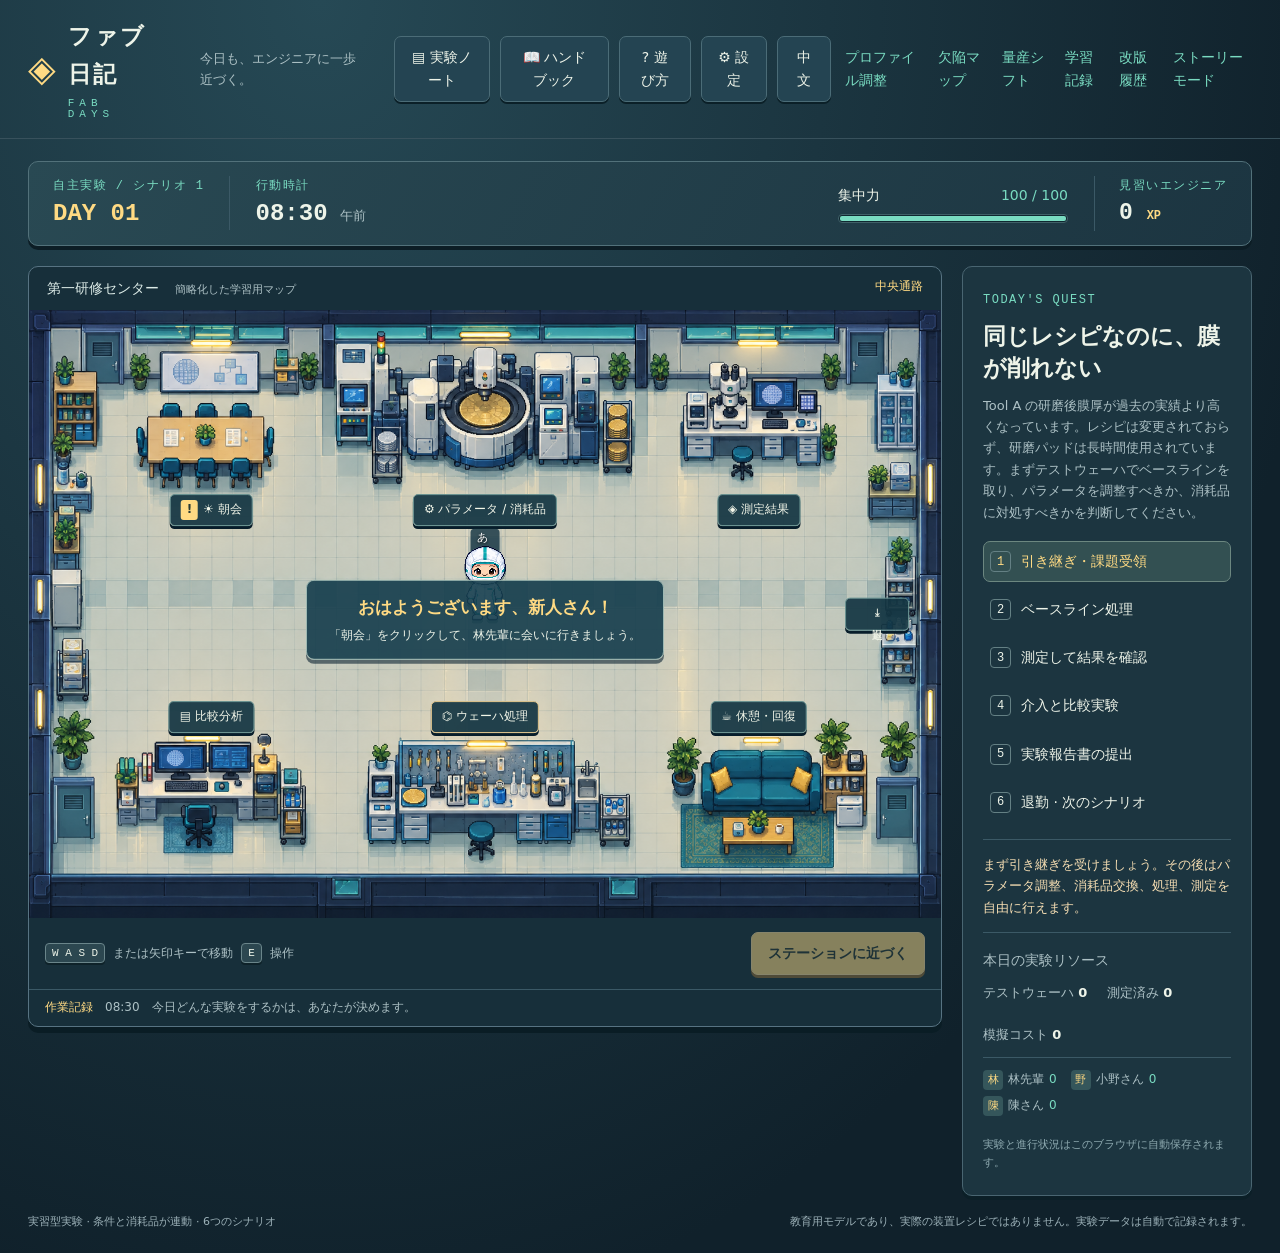
==== index.html @ c84413c9 "v1.9: 证据清单、改版记录页（此前 v1.0–v1.8 的变更见 changelog.js） 建立版本库。此前各版本的内容记录在 changelog.js。  Co-Authored-By: Cl" ====
<!doctype html><html lang="zh-CN" data-ja-title="ファブ日記 · Fab Days"><head><meta charset="UTF-8"><meta name="viewport" content="width=device-width, initial-scale=1, viewport-fit=cover"><meta name="description" content="在像素晶圆厂中的自主 CMP 实验：调整参数、更换耗材、加工试片、量测与对照分析。"><title>晶圆厂日记 · Fab Days</title><link rel="icon" type="image/svg+xml" href="data:image/svg+xml,%3Csvg xmlns='http://www.w3.org/2000/svg' viewBox='0 0 32 32'%3E%3Crect width='32' height='32' rx='6' fill='%231a343e'/%3E%3Ccircle cx='16' cy='16' r='10' fill='%236de1cc'/%3E%3Cpath d='M9 9h14v14H9zM16 6v20M6 16h20' fill='none' stroke='%231a343e' stroke-width='2'/%3E%3C/svg%3E"><link rel="stylesheet" href="rpg.css"><link rel="stylesheet" href="practical.css"><script defer src="i18n.js"></script><script defer src="data.js"></script><script defer src="engine.js"></script><script defer src="rpg.js"></script><script defer src="simulator.js"></script><script defer src="practical.js"></script><link rel="stylesheet" href="extras.css"><script defer src="extras.js"></script><script defer src="knowledge.js"></script><script defer src="knowledge.en.js"></script><script defer src="flowdata.js"></script><script defer src="safetydata.js"></script><script defer src="learn.js"></script><link rel="manifest" href="manifest.webmanifest"><meta name="theme-color" content="#11232c"><meta name="apple-mobile-web-app-capable" content="yes"><meta name="mobile-web-app-capable" content="yes"><meta name="apple-mobile-web-app-status-bar-style" content="black-translucent"><meta name="apple-mobile-web-app-title" content="Fab Days"><link rel="apple-touch-icon" href="assets/icons/icon-180.png"><script defer src="pwa.js"></script></head><body><header class="top"><div class="logo"><span class="logoGlyph">◈</span><div><b data-ja="ファブ日記">晶圆厂日记</b><small>FAB DAYS</small></div></div><div class="topnote" data-ja="今日も、エンジニアに一歩近づく。">今天，也向工程师前进一步。</div><nav><button id="notebookButton" data-ja="▤ 実験ノート">▤ 调查手帐</button><button id="handbookButton" data-ja="📖 ハンドブック">📖 手册</button><button id="guideButton" data-ja="? 遊び方">? 玩法</button><button id="settingsButton" data-ja="⚙ 設定">⚙ 设置</button><button id="langButton" data-ja="中文">日本語</button><a href="profile.html" data-ja="プロファイル調整">轮廓调整</a><a href="defects.html" data-ja="欠陥マップ">缺陷图</a><a href="shift.html" data-ja="量産シフト">量产值班</a><a href="record.html" data-ja="学習記録">学习记录</a><a href="changelog.html" data-ja="改版履歴">改版记录</a><a href="rpg-choice.html" data-ja="ストーリーモード">剧情模式</a></nav></header><main class="game"><section class="hud" aria-label="角色状态" data-ja-aria="キャラクターの状態"><div class="day"><span class="overline" id="week">研修第 1 周</span><strong id="day">DAY 01</strong></div><div class="clock"><span class="overline" data-ja="行動時計">行动时钟</span><strong id="clock">08:30</strong><span id="period">早班</span></div><div class="energy"><div><span data-ja="集中力">专注力</span><b id="energyText">100 / 100</b></div><div class="meter" role="progressbar" id="energyMeter" aria-label="专注力" data-ja-aria="集中力" aria-valuemin="0" aria-valuemax="100"><i id="energyBar"></i></div></div><div class="growth"><span class="overline" id="rank">见习工程师</span><strong><span id="xp">0</span> <small>XP</small></strong></div></section><div class="worldLayout"><section class="worldPanel"><div class="worldTitle"><span><span data-ja="第一研修センター">第一研修中心</span> <small data-ja="簡略化した学習用マップ">简化教学地图</small></span><span id="place">中央通道</span></div><div id="world" class="world" tabindex="0" role="region" aria-label="可移动的晶圆厂地图。方向键或 WASD 移动，E 交互；也可点击工作站自动前往。" data-ja-aria="移動できる工場マップ。矢印キーまたは WASD で移動、E で操作。ワークステーションをクリックすると自動で移動します。"><img class="worldArt" src="assets/cmp-lab-map.png" alt="俯视像素晶圆厂：上方依次是晨会桌、CMP 机台、量测台，下方是办公桌、实验台、休息角" data-ja-alt="ドット絵の工場を上から見た図：上段は朝会テーブル、CMP装置、測定台、下段は自席、実験台、休憩コーナー" draggable="false"><div id="stations"></div><div id="destination" class="destination" hidden></div><div id="player" class="player"><span class="playerTag" data-ja="あなた">你</span><img src="assets/junior-engineer.png" alt="你的工程师角色" data-ja-alt="あなたのキャラクター" draggable="false"></div><div id="intro" class="mapIntro"><strong data-ja="おはようございます、新人さん！">早上好，新人！</strong><span data-ja="「朝会」をクリックして、林先輩に会いに行きましょう。">点击「晨会」走过去，见见林前辈。</span></div></div><div class="controls"><div class="keyHint"><kbd>W A S D</kbd><span data-ja="または矢印キーで移動">或方向键移动</span><kbd>E</kbd><span data-ja="操作">交互</span></div><div class="dpad" aria-label="触屏方向键" data-ja-aria="タッチ用方向キー"><button data-dir="up" aria-label="向上">↑</button><button data-dir="left" aria-label="向左">←</button><button data-dir="down" aria-label="向下">↓</button><button data-dir="right" aria-label="向右">→</button></div><button id="interact" class="primary">走近工作站</button></div><div class="logStrip"><span data-ja="作業記録">工作记录</span><p id="latestLog" aria-live="polite">08:30　来到研修中心，准备参加晨会。</p></div></section><aside class="agenda"><span class="overline">TODAY'S QUEST</span><h1 id="missionTitle"></h1><p id="missionBrief"></p><div id="tasks" class="tasks"></div><div class="hintBox" id="nextHint"></div><div class="coworkers"><h2>一起工作的伙伴</h2><div id="relations"></div></div><p class="saveNote" id="saveNote">进度自动保存在当前浏览器。</p></aside></div><footer><span data-ja="実習型実験 · 条件と消耗品が連動 · 6つのシナリオ">自主实验 · 参数与耗材联动 · 六个模拟场景</span><span data-ja="教育用モデルであり、実際の装置レシピではありません。実験データは自動で記録されます。">教学模型，非实际设备配方；实验数据自动留档。</span></footer></main><dialog id="workDialog"><div class="dialogTop"><div><span class="overline" id="dialogArea"></span><h2 id="dialogTitle"></h2></div><button id="closeDialog" class="close" aria-label="返回厂区" data-ja-aria="マップに戻る">×</button></div><div id="dialogBody"></div></dialog><div id="toast" class="toast" role="status" hidden></div></body></html>
---- rpg.css ----
:root{color-scheme:dark;--bg:#11232c;--panel:#19323e;--panel2:#203f4b;--line:#3b5966;--text:#eef4e9;--muted:#adc1c5;--mint:#79dbc1;--gold:#ffda83;--ink:#193331}*{box-sizing:border-box}body{margin:0;background:radial-gradient(ellipse at 25% 0,#264955 0,#10212b 75%);color:var(--text);font:16px/1.65 system-ui,-apple-system,"Segoe UI","Microsoft YaHei",sans-serif;min-height:100vh}button,textarea,input{font:inherit}button,a,textarea,input{outline-offset:4px}button{cursor:pointer;border:1px solid #4b6c77;color:var(--text);background:#244452;padding:9px 16px;border-radius:7px;box-shadow:0 2px 0 #0b2028;transition:background .12s,transform .12s}button:hover{background:#345b65;border-color:var(--mint)}button:active{transform:translateY(1px);box-shadow:none}button:disabled{opacity:.48;cursor:not-allowed}a{color:var(--mint)}.primary{background:var(--gold);border-color:#ffe1a0;color:#263634;font-weight:700;box-shadow:0 3px 0 #8d6b37}.primary:hover{background:#ffe7aa;border-color:#ffedc4}.top{max-width:1580px;margin:auto;display:flex;align-items:center;gap:30px;padding:18px 28px;border-bottom:1px solid #38515c}.logo{display:flex;align-items:center;gap:12px}.logoGlyph{font-size:36px;color:var(--gold)}.logo b{font-size:23px;letter-spacing:2px}.logo small{display:block;color:var(--mint);font:11px/1 ui-monospace,monospace;letter-spacing:5px;margin-top:4px}.topnote{color:var(--muted);font-size:13px;margin-left:10px}.top nav{margin-left:auto;display:flex;align-items:center;gap:10px}.top nav button,.top nav a{font-size:14px}.top nav a{margin-left:4px;text-decoration:none}.game{max-width:1500px;margin:auto;padding:22px 28px}.hud{display:flex;align-items:center;gap:26px;border:1px solid #52717a;border-radius:10px;background:linear-gradient(120deg,#294953,#1c3541);padding:14px 24px;margin-bottom:20px;box-shadow:0 4px 0 #0c1d25}.overline{display:block;font:12px/1.7 ui-monospace,monospace;letter-spacing:1.5px;color:var(--mint)}.day{min-width:135px;border-right:1px solid var(--line);padding-right:24px}.day strong{font:700 24px/1.4 ui-monospace,monospace;color:var(--gold)}.clock strong{font:700 24px/1.4 ui-monospace,monospace}.clock>span:last-child{margin-left:12px;font-size:13px;color:var(--muted)}.energy{width:230px;margin-left:auto}.energy>div:first-child{display:flex;justify-content:space-between;gap:12px;font-size:14px}.energy b{color:var(--mint);font-weight:500}.meter{height:9px;background:#0f2730;border:1px solid #406068;padding:1px;margin-top:7px;border-radius:4px;overflow:hidden}.meter i{display:block;height:100%;background:var(--mint);border-radius:2px;transition:width .2s}.growth{min-width:125px;border-left:1px solid var(--line);padding-left:24px}.growth strong{font:700 23px/1.5 ui-monospace,monospace}.growth small{font-size:12px;color:var(--gold)}.worldLayout{display:grid;grid-template-columns:minmax(0,1fr) 290px;gap:20px;align-items:start}.worldPanel{border:1px solid #577382;border-radius:10px;overflow:hidden;box-shadow:0 6px 0 #0a1d25;background:#172f3a;min-width:0}.worldTitle{display:flex;justify-content:space-between;gap:12px;padding:10px 18px;font-size:14px;color:#dcebe7}.worldTitle small{font-size:11px;color:var(--muted);margin-left:12px}#place{color:var(--gold);font-size:12px}.world{position:relative;aspect-ratio:3/2;touch-action:manipulation;overflow:hidden;isolation:isolate;cursor:crosshair}.world:focus-visible{outline:3px solid var(--gold);outline-offset:-3px}.worldArt{width:100%;height:100%;display:block;object-fit:fill;pointer-events:none;user-select:none}.station{position:absolute;transform:translate(-50%,-50%);padding:5px 10px;background:#143643eb;border:1px solid #699392;border-radius:5px;font-size:12px;box-shadow:0 3px 0 #071d2a;z-index:3;white-space:nowrap;color:#f2f6e9;cursor:pointer}.station:hover,.station.near{background:#ffe0a0;color:#213c40;border-color:#fff0bd}.station:active{transform:translate(-50%,-50%)}.station .questdot{display:inline-block;background:var(--gold);color:#263934;border-radius:3px;margin-right:5px;min-width:17px;font-weight:800}.station.done .questdot{background:var(--mint)}.station[data-go="exit"]{writing-mode:vertical-rl;padding:9px 4px;right:0;font-size:11px}.player{position:absolute;width:8%;min-width:35px;max-width:86px;transform:translate(-50%,-88%);pointer-events:none;z-index:4;will-change:left,top}.player img{display:block;width:100%;filter:drop-shadow(0 3px 0 #183b4266);image-rendering:pixelated}.player.walking img{animation:walk .22s steps(2,end) infinite}.player.left img{scale:-1 1}.playerTag{position:absolute;left:50%;top:-13px;transform:translateX(-50%);color:white;font-size:11px;text-shadow:0 1px 3px #000;background:#123342cc;padding:0 7px;border-radius:4px}.destination{position:absolute;width:16px;height:8px;transform:translate(-50%,-50%);border:2px solid #f4d999;border-radius:50%;pointer-events:none;z-index:2}.mapIntro{position:absolute;left:50%;top:51%;transform:translate(-50%,-50%);text-align:center;background:#163e4ee8;padding:12px 22px;border:1px solid #9db8b2;border-radius:8px;z-index:5;pointer-events:none;min-width:240px;box-shadow:0 4px 0 #0c243399}.mapIntro strong{display:block;color:var(--gold);font-size:17px}.mapIntro span{font-size:12px}.controls{display:flex;align-items:center;justify-content:space-between;gap:15px;padding:14px 16px;min-height:68px}.keyHint{display:flex;align-items:center;gap:8px;font-size:12px;color:var(--muted)}kbd{font:11px ui-monospace,monospace;border:1px solid #6a858a;padding:3px 6px;border-radius:4px;color:var(--text);box-shadow:0 2px 0 #0e2229;background:#2c4750}.controls .primary{font-size:14px;min-width:155px}.dpad{display:none;gap:4px}.dpad button{touch-action:none;padding:6px 11px}.logStrip{display:flex;align-items:center;gap:12px;border-top:1px solid var(--line);padding:8px 16px;font-size:12px}.logStrip>span{flex-shrink:0;color:var(--gold)}.logStrip p{margin:0;color:var(--muted)}.agenda{background:#1c3540;border:1px solid #496571;border-radius:10px;padding:23px 20px;box-shadow:0 4px 0 #0b1f27}.agenda h1{font-size:23px;line-height:1.4;margin:10px 0}.agenda>p{font-size:13px;color:var(--muted);margin:10px 0 18px}.tasks{display:grid;gap:7px}.task{display:flex;align-items:center;gap:10px;background:transparent;border:1px solid transparent;box-shadow:none;padding:8px 6px;text-align:left;font-size:14px;width:100%}.task span{border:1px solid #648084;display:grid;place-items:center;width:21px;height:21px;border-radius:4px;font:12px ui-monospace,monospace;flex-shrink:0}.task.complete{color:var(--mint)}.task.complete span{background:#315a52;border-color:var(--mint)}.task.current{background:#335052;border-color:#6c8780;color:var(--gold)}.hintBox{font-size:13px;color:#f5ddb2;border-top:1px solid var(--line);border-bottom:1px solid var(--line);margin:16px 0;padding:14px 0}.coworkers h2{font-size:14px;font-weight:500;color:var(--muted);margin:0 0 10px}.relation{display:flex;align-items:center;gap:8px;font-size:12px;margin:7px 0}.relation .initial{display:grid;place-items:center;width:26px;height:26px;border-radius:5px;background:#35565b;color:var(--gold);font-size:13px}.relation b{font-weight:500}.relation small{margin-left:auto;color:var(--mint);font-size:11px}.saveNote{font-size:11px!important;margin:20px 0 0!important;color:#8da9af!important}footer{display:flex;justify-content:space-between;flex-wrap:wrap;gap:6px;margin-top:17px;font-size:11px;color:#9db2b9}dialog{width:min(790px,94vw);max-height:88vh;padding:0;border:2px solid #72928f;border-radius:12px;background:#1a3541;color:var(--text);box-shadow:0 10px 0 #071b25,0 24px 100px #000a}dialog::backdrop{background:#071b29a8;backdrop-filter:blur(3px)}.dialogTop{display:flex;align-items:center;justify-content:space-between;gap:20px;position:sticky;top:0;padding:18px 24px;background:#254753;border-bottom:1px solid var(--line);z-index:5}.dialogTop h2{font-size:22px;margin:1px 0}.close{font-size:26px;line-height:1;padding:7px 12px;background:transparent;box-shadow:none}#dialogBody{padding:24px}h3{font-size:17px;margin:23px 0 10px}h3:first-child{margin-top:0}p{margin:10px 0 16px}.muted,.small{font-size:13px;color:var(--muted)}.speech{display:flex;align-items:flex-start;gap:16px;margin-bottom:20px;padding:16px;background:#234552;border:1px solid #496d76;border-radius:8px}.portrait{width:52px;min-width:52px;height:56px;display:grid;place-items:center;background:#345b61;border:1px solid #6c8b89;border-radius:7px;font-size:24px;color:var(--gold)}.speech b{color:var(--gold);font-size:14px}.speech p{font-size:15px;margin:3px 0 0}.section{background:#15303c;border:1px solid #3b5c67;border-radius:8px;padding:18px;margin:16px 0}.section h3{margin-top:0}.choices{display:grid;gap:8px;margin:12px 0 18px}.choice{display:flex;align-items:flex-start;gap:10px;padding:12px;background:#22434f;border:1px solid #4d6a74;border-radius:6px;font-size:14px;cursor:pointer}.choice:has(input:checked){border-color:var(--gold);background:#3c514c}.choice input{accent-color:var(--gold);margin:6px 0 0;flex-shrink:0}.choice:has(input:disabled){opacity:.75;cursor:default}.rowActions{display:flex;align-items:center;flex-wrap:wrap;gap:10px;margin-top:15px}.rowActions .cost{font-size:12px;color:var(--gold)}.notice{border-left:3px solid var(--gold);padding:11px 15px;background:#354941;margin:14px 0;font-size:14px}.notice.good{border-color:var(--mint);background:#204f47}.tableWrap{overflow:auto}table{width:100%;border-collapse:collapse;font-size:13px}th,td{text-align:left;border-bottom:1px solid #456570;padding:10px 9px;min-width:65px}th{color:var(--mint);font-weight:500}.caseMetric{display:flex;align-items:center;gap:16px;padding:16px;background:#234b57;border-radius:8px;flex-wrap:wrap}.caseMetric strong{color:var(--gold);font-size:23px}.caseMetric span{font-size:14px}.trend{height:160px;width:100%;display:block;margin:14px 0 4px}.evidenceHead{display:flex;justify-content:space-between;gap:15px;align-items:center}.evidenceHead span{color:var(--mint);font-size:12px}textarea{width:100%;min-height:115px;resize:vertical;padding:12px;background:#112d39;border:1px solid #5a747f;border-radius:7px;color:var(--text);font-size:14px}.scoreHero{display:flex;align-items:center;gap:22px;padding:6px 0 18px}.scoreHero img{width:80px;height:80px;object-fit:contain;image-rendering:pixelated}.scoreHero strong{display:block;color:var(--gold);font:700 42px ui-monospace,monospace}.scoreHero p{margin:5px 0 0;color:var(--mint)}.scoreGrid{display:grid;grid-template-columns:1fr 1fr;gap:14px 24px}.scoreRow{font-size:13px}.scoreRow b{float:right;color:var(--mint)}.scoreRow .meter{height:6px;margin-top:4px}.jp{line-height:1.9;color:#d3e7ed}.logEntry{display:flex;gap:15px;font-size:13px;border-bottom:1px solid #355461;padding:9px 0}.logEntry time{color:var(--mint);flex-shrink:0}.history{display:grid;grid-template-columns:repeat(3,1fr);gap:10px}.stamp{background:#274c53;border:1px solid #5a7e7b;padding:13px;border-radius:7px;text-align:center;font-size:13px}.stamp strong{display:block;color:var(--gold);font-size:18px}.toast{position:fixed;bottom:28px;left:50%;transform:translateX(-50%);z-index:100;background:#ffe0a1;color:#1d353b;box-shadow:0 4px 0 #725c3a;border:1px solid #fff0c4;border-radius:7px;padding:12px 22px;max-width:90vw;font-size:14px;text-align:center}details{margin:15px 0}summary{cursor:pointer;color:var(--mint);font-size:14px}.locked{color:var(--muted);font-size:14px}.nightTitle{font-size:30px;line-height:1.4;color:var(--gold)}.bookTabs{display:flex;gap:8px;flex-wrap:wrap;margin-bottom:20px}.bookTabs button{font-size:13px}.safetyNote{font-size:12px;color:var(--muted)}.stationsList{display:grid;grid-template-columns:repeat(2,minmax(0,1fr));gap:10px}.stationsList button{text-align:left;font-size:14px}@keyframes walk{0%{transform:translateY(0) rotate(-2deg)}50%{transform:translateY(-3px) rotate(2deg)}}@media(prefers-reduced-motion:reduce){*,*:before,*:after{animation:none!important;transition:none!important}}@media(min-width:1550px){.worldLayout{grid-template-columns:minmax(0,1fr) 320px}}@media(max-width:1150px){.topnote{display:none}.worldLayout{grid-template-columns:minmax(0,1fr) 255px}.game{padding:18px}.agenda{padding:18px 15px}.keyHint{gap:5px;font-size:11px}.keyHint span:first-of-type{display:none}.top{padding:16px 22px}.hud{gap:18px}.energy{width:190px}}@media(max-width:900px){.worldLayout{grid-template-columns:1fr}.agenda{display:grid;grid-template-columns:1fr 1fr;column-gap:24px}.agenda>.overline,.agenda>h1,.agenda>#missionBrief{grid-column:1}.tasks{grid-column:2;grid-row:1/5}.hintBox{grid-column:1;margin:0}.coworkers{grid-column:1/3;display:none}.saveNote{grid-column:1/3}.world{max-height:none}.energy{width:180px}.day{min-width:110px}.growth{min-width:110px}.top nav a{display:none}.top{padding:12px 18px}.dpad{display:flex}.keyHint{display:none}.player{width:8%}}@media(max-width:600px){.game{padding:12px 10px}.logo b{font-size:18px}.logoGlyph{font-size:27px}.logo small{font-size:9px;letter-spacing:3px}.top{gap:10px;padding:10px 14px}.top nav{gap:6px}.top nav button{padding:7px 9px;font-size:12px}.hud{padding:10px 13px;gap:12px;flex-wrap:wrap;margin-bottom:14px}.day{padding-right:12px;min-width:98px}.day strong,.clock strong{font-size:21px}.clock>span:last-child{font-size:11px;margin-left:8px}.growth{margin-left:auto;padding-left:10px;min-width:80px}.growth .overline{font-size:10px;letter-spacing:0}.growth strong{font-size:19px}.energy{order:4;width:100%;margin:0}.energy>div:first-child{font-size:12px}.meter{height:7px;margin-top:4px}.worldTitle{padding:8px 10px;font-size:12px}.worldTitle small{display:none}.station{padding:4px 6px;font-size:10px;border-radius:4px}.station .questdot{min-width:13px;margin-right:3px;font-size:10px}.station[data-go="exit"]{font-size:9px;padding:4px 2px}.playerTag{font-size:9px;top:-10px}.player{width:9%;min-width:30px}.mapIntro{min-width:200px;padding:8px 12px;top:51%}.mapIntro strong{font-size:14px}.mapIntro span{font-size:11px}.controls{padding:10px;gap:8px;min-height:62px}.controls .primary{min-width:125px;font-size:12px;padding:9px}.dpad{gap:3px}.dpad button{padding:7px 10px;font-size:14px}.logStrip{padding:8px 10px;font-size:11px;align-items:start}.agenda{grid-template-columns:1fr;gap:0;padding:19px}.agenda>.overline,.agenda>h1,.agenda>#missionBrief,.tasks,.hintBox,.saveNote{grid-column:1;grid-row:auto}.agenda h1{font-size:22px}.agenda>p{font-size:14px}.tasks{grid-template-columns:1fr 1fr;gap:5px}.task{font-size:12px;padding:8px 4px;gap:6px}.hintBox{margin-top:10px}.saveNote{margin-top:10px!important}footer{font-size:10px;padding:0 4px}#dialogBody{padding:18px}.dialogTop{padding:14px 18px}.dialogTop h2{font-size:19px}.speech{gap:10px;padding:12px}.portrait{width:38px;min-width:38px;height:43px;font-size:20px}.speech p{font-size:14px}.scoreGrid{grid-template-columns:1fr}.history{grid-template-columns:1fr 1fr}.section{padding:14px}.stationsList{grid-template-columns:1fr}.rowActions button{font-size:14px}}
---- practical.css ----
#workDialog{width:min(1050px,96vw)}.simTabs{display:flex;gap:8px;flex-wrap:wrap;margin-bottom:20px}.simTabs button{font-size:14px}.simTabs .selected{border-color:var(--gold);color:var(--gold)}.bench{display:grid;grid-template-columns:minmax(0,1fr) 300px;gap:22px}.knob{display:grid;grid-template-columns:1fr auto;align-items:center;gap:8px 14px;margin:15px 0 22px}.knob label{font-size:15px}.knob input[type=range]{width:100%;grid-column:1/3;accent-color:var(--gold);cursor:pointer;height:22px}.knob .num{width:105px;background:#102c38;color:var(--gold);border:1px solid #66848a;border-radius:5px;padding:6px 8px;font:15px ui-monospace,monospace}.knob small{font-size:12px;color:var(--muted);grid-column:1/3;margin-top:-7px}.hardware{background:#102b38;border:1px solid #456a75;border-radius:9px;padding:20px}.hardware svg{display:block;width:100%;height:215px}.platen{transform-origin:140px 105px;animation:platen 6s linear infinite;animation-play-state:paused}.polishing .platen{animation-play-state:running}.statusLine{display:flex;justify-content:space-between;gap:15px;font-size:13px;padding:8px 0;border-bottom:1px solid #345564}.statusLine b{color:var(--mint);font-weight:500}.serviceGrid{display:grid;grid-template-columns:1fr 1fr;gap:14px}.serviceGrid .section{margin:0}.serviceGrid button{font-size:13px}.serviceGrid select,.simSelect,.doeGrid select,.doeGrid input{width:100%;background:#102d38;color:var(--text);border:1px solid #5a7b82;border-radius:6px;padding:9px;font:14px system-ui}.simSelect{width:auto;max-width:100%;margin:5px 0}.targetBand{display:flex;align-items:center;gap:8px 20px;padding:13px 16px;background:#2f4e4b;border:1px solid #648d78;border-radius:7px;font-size:14px;flex-wrap:wrap;margin:15px 0}.targetBand b{color:var(--gold)}.resultMetrics{display:grid;grid-template-columns:repeat(4,1fr);gap:10px;margin:18px 0}.metricTile{background:#112e3b;border:1px solid #41616f;border-radius:7px;padding:13px 10px}.metricTile small{display:block;font-size:12px;color:var(--muted)}.metricTile strong{display:block;color:var(--mint);font:700 23px/1.5 ui-monospace,monospace}.metricTile.fail strong{color:#ffbb89}.waferView{display:grid;grid-template-columns:290px 1fr;gap:20px;align-items:center}.waferMap{width:100%;max-width:290px;display:block}.waferLegend{height:10px;background:linear-gradient(90deg,#63a8de,#7ee0c1,#f3aa71);border-radius:4px;margin:10px 0 3px}.legendLabels{display:flex;justify-content:space-between;font-size:12px;color:var(--muted)}.experimentTable{max-height:400px;overflow:auto}.experimentTable th{position:sticky;top:0;background:#193746;z-index:1}.experimentTable tr.selected{background:#35564e}.experimentTable button{font-size:12px;padding:4px 8px;white-space:nowrap}.pass{color:var(--mint)}.fail{color:#ffbb89}.doeGrid{display:grid;grid-template-columns:1.3fr 1fr 1fr;gap:10px;align-items:center;margin:10px 0}.doeGrid span{font-size:12px;color:var(--muted)}.pairControls{display:flex;gap:12px;align-items:center;flex-wrap:wrap}.pairControls select{max-width:220px}.rangeNote{font-size:12px;color:var(--muted)}.liveFeedback{min-height:24px;font-size:13px;color:var(--gold)}.comparison{display:grid;grid-template-columns:1fr 1fr;gap:16px}.comparison .section{margin:0}.badgeNeutral{display:inline-block;font-size:12px;color:var(--gold);border:1px solid #857956;padding:2px 8px;border-radius:4px}.simTable{font-size:12px}.simTable td,.simTable th{padding:8px 7px}.modelNote{font-size:12px;color:var(--muted);line-height:1.7}.runControls{display:flex;gap:8px;flex-wrap:wrap;align-items:center;margin:14px 0}.runControls .primary{padding:11px 17px}.dataWarning{color:#ffd19b;font-size:13px}.station[data-go="lab"]{border-color:#e1c68d}.runningText{display:none;color:var(--gold);font-size:13px}.polishing .runningText{display:block}.costSummary{display:flex;gap:20px;flex-wrap:wrap;font-size:13px;color:var(--muted);margin:10px 0}.costSummary b{color:var(--text)}.measuredNote{color:var(--muted);font-size:12px;margin-bottom:15px}.twoColumns{display:grid;grid-template-columns:1fr 1fr;gap:16px}.outcomeDetails td:first-child{white-space:nowrap}@keyframes platen{to{transform:rotate(360deg)}}@media(max-width:800px){.bench{grid-template-columns:1fr}.hardware{display:none}.waferView{grid-template-columns:minmax(160px,.8fr) 1fr;gap:15px}.resultMetrics{grid-template-columns:1fr 1fr}.metricTile strong{font-size:21px}}@media(max-width:600px){.serviceGrid,.twoColumns,.comparison{grid-template-columns:1fr}.waferView{grid-template-columns:1fr}.waferMap{margin:auto;max-width:260px}.doeGrid{grid-template-columns:1.2fr 1fr 1fr;gap:6px}.targetBand{gap:6px 12px;font-size:12px}.knob label{font-size:14px}.simTabs button{font-size:12px;padding:7px 10px}.pairControls{gap:8px}.pairControls select{max-width:150px}.bench{gap:10px}}

/* 试片标签变长了（#编号 · 机台 · 方案 · 结果），对照下拉框放宽；窄屏时各占一行。 */
.pairControls select{max-width:320px}
@media (max-width:640px){.pairControls select{max-width:100%;width:100%}}
---- extras.css ----
.stamp.pending{opacity:.55}.stamp small{color:var(--muted)}
.graduation{border-color:var(--gold);background:#1d3a3f}.graduation .nightTitle{margin:4px 0 16px;font-size:25px}.graduation .history{margin-bottom:14px}.graduation .stamp strong{font:700 22px ui-monospace,monospace}
.rapportRow{display:flex;gap:6px 14px;flex-wrap:wrap;font-size:12px;color:var(--muted);margin-top:12px;padding-top:12px;border-top:1px solid var(--line)}.rapportRow span{display:flex;align-items:center;gap:5px}.rapportRow .initial{display:grid;place-items:center;width:20px;height:20px;border-radius:4px;background:#35565b;color:var(--gold);font-size:11px;font-style:normal}.rapportRow b{color:var(--mint);font-weight:500}
.player.sheet{width:6.5%;min-width:28px;max-width:70px}.player.sheet>img{display:none}.player .sprite{width:100%;aspect-ratio:2/3;background-repeat:no-repeat;background-size:400% 400%;image-rendering:pixelated;filter:drop-shadow(0 3px 0 #183b4266)}
@media(max-width:600px){.top nav button{padding:7px 7px}.graduation .nightTitle{font-size:21px}}
/* 学习手册 */
.bookTabs .selected{border-color:var(--gold);color:var(--gold)}
.cardGrid{display:grid;grid-template-columns:repeat(3,1fr);gap:12px}.kcard{display:flex;flex-direction:column;gap:6px;text-align:left;padding:16px;min-height:120px;background:#22434f;border:1px solid #4d6a74;border-radius:8px;box-shadow:0 3px 0 #0b2028;color:var(--text)}.kcard small{color:var(--mint);font:12px ui-monospace,monospace}.kcard b{font-size:15px;line-height:1.5}.kcard span{margin-top:auto;font-size:12px;color:var(--gold)}.kcard.locked{opacity:.55;box-shadow:none}.kcard.locked span{color:var(--muted)}
.kcardNotice{border-color:var(--gold)}
.termFilter{display:flex;gap:10px;flex-wrap:wrap;margin:12px 0 16px}.termFilter input{flex:1;min-width:200px;background:#102d38;color:var(--text);border:1px solid #5a7b82;border-radius:6px;padding:9px 12px;font-size:14px}
.termRow{border-bottom:1px solid #355461;padding:12px 0}.termRow:last-child{border-bottom:0}.termNames{display:flex;flex-wrap:wrap;gap:4px 18px;align-items:baseline}.termNames b{color:var(--gold);font-size:15px}.termNames span[lang=ja]{color:#d3e7ed;font-size:14px}.termNames span[lang=ja] small{color:var(--muted);margin-left:6px;font-size:11px}.termNames span[lang=en]{color:var(--mint);font-size:13px}.termRow p{margin:6px 0 0;font-size:13px;color:var(--muted)}
.fabList,.pointList{margin:8px 0;padding-left:22px;font-size:14px}.fabList li,.pointList li{margin:7px 0}.pointList{list-style:none;padding-left:0}.pointList input{accent-color:var(--gold);margin-right:6px}
.drillList{display:grid;gap:8px;margin-top:16px}.drillItem{display:flex;justify-content:space-between;align-items:center;gap:14px;text-align:left;padding:12px 14px;font-size:14px}.drillItem small{display:block;color:var(--muted);font-size:12px;margin-top:3px}.drillItem em{font-style:normal;font-size:12px;white-space:nowrap;color:var(--muted)}.drillItem em.lv2{color:var(--mint)}.drillItem em.lv1{color:var(--gold)}.drillItem em.lv0{color:#ffbb89}
@media(max-width:600px){.cardGrid{grid-template-columns:1fr 1fr}.top{flex-wrap:wrap}.top nav{margin-left:0;width:100%;justify-content:flex-end}.drillItem{flex-direction:column;align-items:flex-start;gap:6px}}
/* FMEA 练习 */
.fmeaGrid{display:grid;grid-template-columns:repeat(3,1fr);gap:14px;margin:10px 0}.fmeaGrid b{color:var(--mint);font-size:12px;font-weight:500}.fmeaGrid p{margin:4px 0 0;font-size:13px}.fmeaScore{display:flex;flex-wrap:wrap;align-items:center;gap:10px 16px;margin-top:8px}.fmeaScore label{font:14px ui-monospace,monospace;color:var(--gold)}.fmeaScore .rpn{font-size:14px;color:var(--muted)}.fmeaScore .rpn b{color:var(--text);font:700 18px ui-monospace,monospace}.fmeaScore button{font-size:13px;margin-left:auto}
@media(max-width:600px){.fmeaGrid{grid-template-columns:1fr}.fmeaScore button{margin-left:0}}

/* 知识卡日英对照 */
.bi{display:grid;grid-template-columns:1fr 1fr;gap:6px 22px;align-items:start}.bi>div{min-width:0;font-size:14px}.bi>div[lang=en]{color:#cfe3e0;border-left:1px solid #3b5c67;padding-left:20px;line-height:1.6}.bi p{margin:4px 0 8px}.biList{padding-left:20px}.biList li{margin:10px 0}.zhNote{margin:2px 0 10px}.zhNote summary{font-size:12px;color:var(--muted)}.zhNote div{font-size:13px;color:var(--muted)}.kcard em{font-style:normal;font-size:12px;color:var(--muted);line-height:1.4}.section h3 small{font-size:12px;font-weight:400;color:var(--mint)}
@media(max-width:700px){.bi{grid-template-columns:1fr}.bi>div[lang=en]{border-left:0;padding-left:0;border-top:1px dashed #3b5c67;padding-top:6px}}

/* iOS / 触屏适配：刘海安全区、禁止双击缩放、输入框不触发自动放大、触屏始终显示方向键 */
body{padding:env(safe-area-inset-top) env(safe-area-inset-right) env(safe-area-inset-bottom) env(safe-area-inset-left);-webkit-text-size-adjust:100%}
button,a,select,input[type=range],.station,.task{touch-action:manipulation;-webkit-tap-highlight-color:transparent}
.world{-webkit-user-select:none;user-select:none;-webkit-touch-callout:none}
.toast{bottom:calc(28px + env(safe-area-inset-bottom))}
@media(pointer:coarse){input,select,textarea,.knob .num,.termFilter input{font-size:16px!important}.dpad{display:flex!important}.keyHint{display:none!important}.dpad button{padding:10px 14px;font-size:16px}.knob input[type=range]{height:34px}}
/* 窄屏也要能进入其他页面（rpg.css 在 ≤900px 时隐藏了顶栏链接） */
@media(max-width:900px){.top nav{flex-wrap:wrap;row-gap:6px}.top nav a{display:inline-block!important;font-size:13px;padding:6px 4px}.top nav a[href="rpg-choice.html"]{display:none!important}}

/* 制造流程 */
.flowRow{display:flex;flex-wrap:wrap;align-items:center;gap:8px;margin:14px 0 18px}.flowArrow{color:var(--muted);font-size:14px}.flowLoop{border:1px dashed #6c8780;border-radius:10px;padding:8px 12px 12px;flex:1;min-width:260px}.flowLoopRow{display:flex;flex-wrap:wrap;align-items:center;gap:6px;margin-top:4px}
.flowChip{display:flex;flex-direction:column;align-items:flex-start;gap:1px;padding:7px 11px;font-size:13px;text-align:left}.flowChip small{font-size:10px;color:var(--muted)}.flowChip.selected{border-color:var(--gold);color:var(--gold)}.flowChip.isCmp{background:#35564e;border-color:var(--mint)}
.useGrid{display:grid;grid-template-columns:1fr 1fr;gap:12px}.useGrid .section{margin:0}
@media(max-width:700px){.useGrid{grid-template-columns:1fr}}
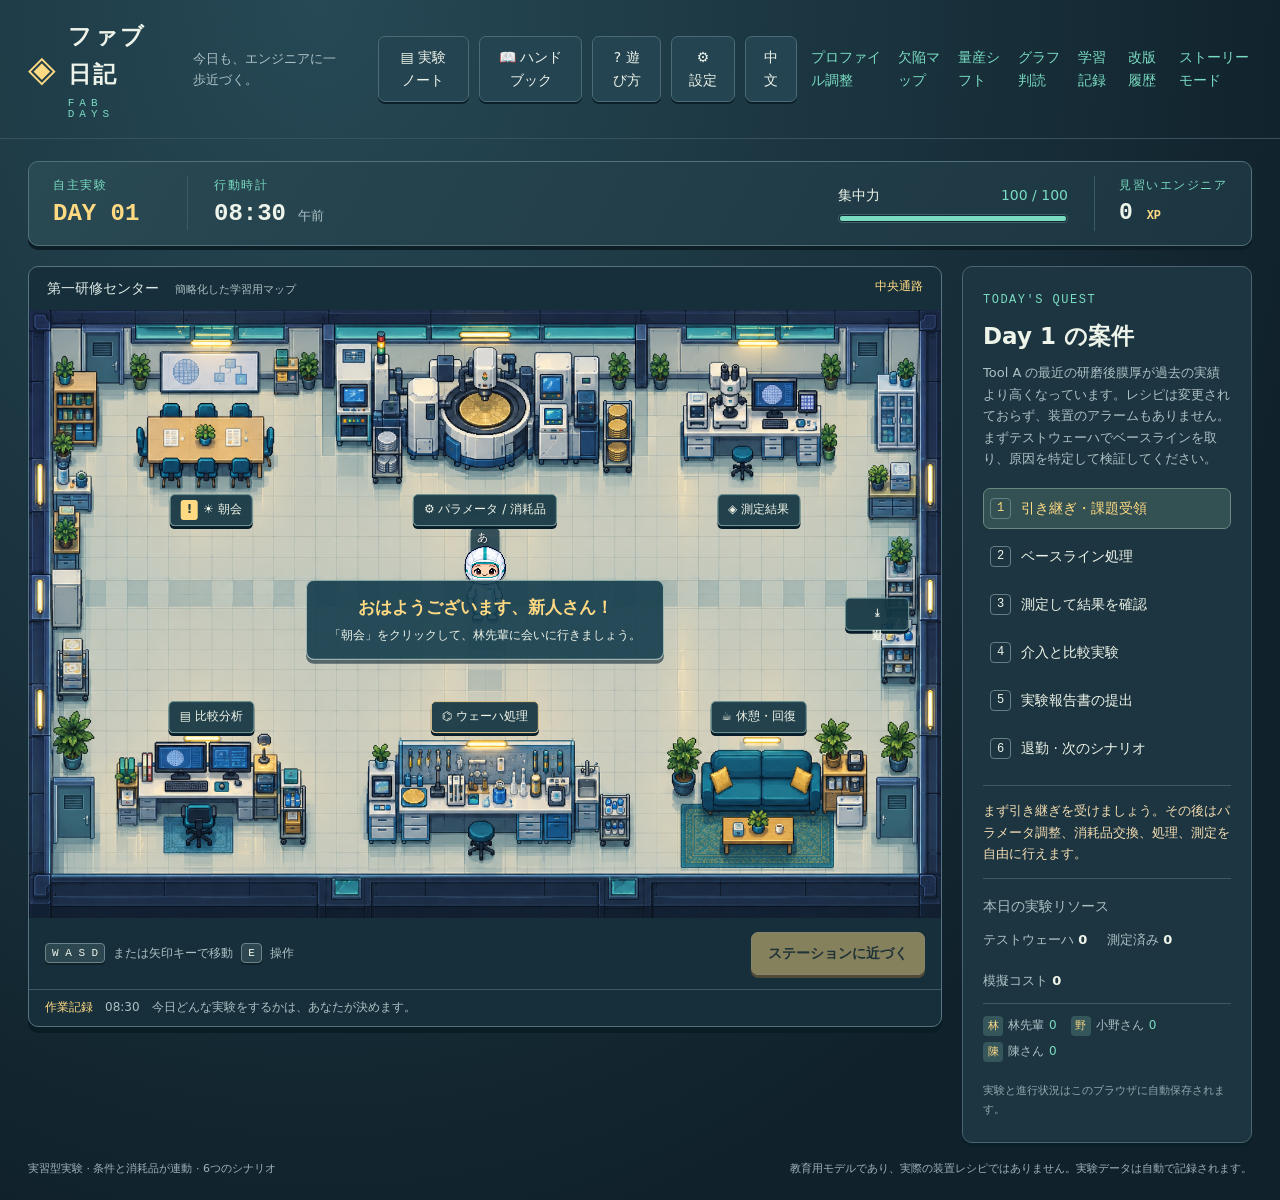
==== commit a04f2bda: "v1.11: 图表判读练习（九类图表，随机出题） 控制图判异、机台间箱线图、晶圆地图、帕累托、分层散点、直方图与 Cpk、变化点、量测设备比对、改善前后对照。 每题随机生成数据，问“看到了什么、下一步" ====
--- a/index.html
+++ b/index.html
@@ -1 +1 @@
-<!doctype html><html lang="zh-CN" data-ja-title="ファブ日記 · Fab Days"><head><meta charset="UTF-8"><meta name="viewport" content="width=device-width, initial-scale=1, viewport-fit=cover"><meta name="description" content="在像素晶圆厂中的自主 CMP 实验：调整参数、更换耗材、加工试片、量测与对照分析。"><title>晶圆厂日记 · Fab Days</title><link rel="icon" type="image/svg+xml" href="data:image/svg+xml,%3Csvg xmlns='http://www.w3.org/2000/svg' viewBox='0 0 32 32'%3E%3Crect width='32' height='32' rx='6' fill='%231a343e'/%3E%3Ccircle cx='16' cy='16' r='10' fill='%236de1cc'/%3E%3Cpath d='M9 9h14v14H9zM16 6v20M6 16h20' fill='none' stroke='%231a343e' stroke-width='2'/%3E%3C/svg%3E"><link rel="stylesheet" href="rpg.css"><link rel="stylesheet" href="practical.css"><script defer src="i18n.js"></script><script defer src="data.js"></script><script defer src="engine.js"></script><script defer src="rpg.js"></script><script defer src="simulator.js"></script><script defer src="practical.js"></script><link rel="stylesheet" href="extras.css"><script defer src="extras.js"></script><script defer src="knowledge.js"></script><script defer src="knowledge.en.js"></script><script defer src="flowdata.js"></script><script defer src="safetydata.js"></script><script defer src="learn.js"></script><link rel="manifest" href="manifest.webmanifest"><meta name="theme-color" content="#11232c"><meta name="apple-mobile-web-app-capable" content="yes"><meta name="mobile-web-app-capable" content="yes"><meta name="apple-mobile-web-app-status-bar-style" content="black-translucent"><meta name="apple-mobile-web-app-title" content="Fab Days"><link rel="apple-touch-icon" href="assets/icons/icon-180.png"><script defer src="pwa.js"></script></head><body><header class="top"><div class="logo"><span class="logoGlyph">◈</span><div><b data-ja="ファブ日記">晶圆厂日记</b><small>FAB DAYS</small></div></div><div class="topnote" data-ja="今日も、エンジニアに一歩近づく。">今天，也向工程师前进一步。</div><nav><button id="notebookButton" data-ja="▤ 実験ノート">▤ 调查手帐</button><button id="handbookButton" data-ja="📖 ハンドブック">📖 手册</button><button id="guideButton" data-ja="? 遊び方">? 玩法</button><button id="settingsButton" data-ja="⚙ 設定">⚙ 设置</button><button id="langButton" data-ja="中文">日本語</button><a href="profile.html" data-ja="プロファイル調整">轮廓调整</a><a href="defects.html" data-ja="欠陥マップ">缺陷图</a><a href="shift.html" data-ja="量産シフト">量产值班</a><a href="record.html" data-ja="学習記録">学习记录</a><a href="changelog.html" data-ja="改版履歴">改版记录</a><a href="rpg-choice.html" data-ja="ストーリーモード">剧情模式</a></nav></header><main class="game"><section class="hud" aria-label="角色状态" data-ja-aria="キャラクターの状態"><div class="day"><span class="overline" id="week">研修第 1 周</span><strong id="day">DAY 01</strong></div><div class="clock"><span class="overline" data-ja="行動時計">行动时钟</span><strong id="clock">08:30</strong><span id="period">早班</span></div><div class="energy"><div><span data-ja="集中力">专注力</span><b id="energyText">100 / 100</b></div><div class="meter" role="progressbar" id="energyMeter" aria-label="专注力" data-ja-aria="集中力" aria-valuemin="0" aria-valuemax="100"><i id="energyBar"></i></div></div><div class="growth"><span class="overline" id="rank">见习工程师</span><strong><span id="xp">0</span> <small>XP</small></strong></div></section><div class="worldLayout"><section class="worldPanel"><div class="worldTitle"><span><span data-ja="第一研修センター">第一研修中心</span> <small data-ja="簡略化した学習用マップ">简化教学地图</small></span><span id="place">中央通道</span></div><div id="world" class="world" tabindex="0" role="region" aria-label="可移动的晶圆厂地图。方向键或 WASD 移动，E 交互；也可点击工作站自动前往。" data-ja-aria="移動できる工場マップ。矢印キーまたは WASD で移動、E で操作。ワークステーションをクリックすると自動で移動します。"><img class="worldArt" src="assets/cmp-lab-map.png" alt="俯视像素晶圆厂：上方依次是晨会桌、CMP 机台、量测台，下方是办公桌、实验台、休息角" data-ja-alt="ドット絵の工場を上から見た図：上段は朝会テーブル、CMP装置、測定台、下段は自席、実験台、休憩コーナー" draggable="false"><div id="stations"></div><div id="destination" class="destination" hidden></div><div id="player" class="player"><span class="playerTag" data-ja="あなた">你</span><img src="assets/junior-engineer.png" alt="你的工程师角色" data-ja-alt="あなたのキャラクター" draggable="false"></div><div id="intro" class="mapIntro"><strong data-ja="おはようございます、新人さん！">早上好，新人！</strong><span data-ja="「朝会」をクリックして、林先輩に会いに行きましょう。">点击「晨会」走过去，见见林前辈。</span></div></div><div class="controls"><div class="keyHint"><kbd>W A S D</kbd><span data-ja="または矢印キーで移動">或方向键移动</span><kbd>E</kbd><span data-ja="操作">交互</span></div><div class="dpad" aria-label="触屏方向键" data-ja-aria="タッチ用方向キー"><button data-dir="up" aria-label="向上">↑</button><button data-dir="left" aria-label="向左">←</button><button data-dir="down" aria-label="向下">↓</button><button data-dir="right" aria-label="向右">→</button></div><button id="interact" class="primary">走近工作站</button></div><div class="logStrip"><span data-ja="作業記録">工作记录</span><p id="latestLog" aria-live="polite">08:30　来到研修中心，准备参加晨会。</p></div></section><aside class="agenda"><span class="overline">TODAY'S QUEST</span><h1 id="missionTitle"></h1><p id="missionBrief"></p><div id="tasks" class="tasks"></div><div class="hintBox" id="nextHint"></div><div class="coworkers"><h2>一起工作的伙伴</h2><div id="relations"></div></div><p class="saveNote" id="saveNote">进度自动保存在当前浏览器。</p></aside></div><footer><span data-ja="実習型実験 · 条件と消耗品が連動 · 6つのシナリオ">自主实验 · 参数与耗材联动 · 六个模拟场景</span><span data-ja="教育用モデルであり、実際の装置レシピではありません。実験データは自動で記録されます。">教学模型，非实际设备配方；实验数据自动留档。</span></footer></main><dialog id="workDialog"><div class="dialogTop"><div><span class="overline" id="dialogArea"></span><h2 id="dialogTitle"></h2></div><button id="closeDialog" class="close" aria-label="返回厂区" data-ja-aria="マップに戻る">×</button></div><div id="dialogBody"></div></dialog><div id="toast" class="toast" role="status" hidden></div></body></html>
+<!doctype html><html lang="zh-CN" data-ja-title="ファブ日記 · Fab Days"><head><meta charset="UTF-8"><meta name="viewport" content="width=device-width, initial-scale=1, viewport-fit=cover"><meta name="description" content="在像素晶圆厂中的自主 CMP 实验：调整参数、更换耗材、加工试片、量测与对照分析。"><title>晶圆厂日记 · Fab Days</title><link rel="icon" type="image/svg+xml" href="data:image/svg+xml,%3Csvg xmlns='http://www.w3.org/2000/svg' viewBox='0 0 32 32'%3E%3Crect width='32' height='32' rx='6' fill='%231a343e'/%3E%3Ccircle cx='16' cy='16' r='10' fill='%236de1cc'/%3E%3Cpath d='M9 9h14v14H9zM16 6v20M6 16h20' fill='none' stroke='%231a343e' stroke-width='2'/%3E%3C/svg%3E"><link rel="stylesheet" href="rpg.css"><link rel="stylesheet" href="practical.css"><script defer src="i18n.js"></script><script defer src="data.js"></script><script defer src="engine.js"></script><script defer src="rpg.js"></script><script defer src="simulator.js"></script><script defer src="practical.js"></script><link rel="stylesheet" href="extras.css"><script defer src="extras.js"></script><script defer src="knowledge.js"></script><script defer src="knowledge.en.js"></script><script defer src="flowdata.js"></script><script defer src="safetydata.js"></script><script defer src="learn.js"></script><link rel="manifest" href="manifest.webmanifest"><meta name="theme-color" content="#11232c"><meta name="apple-mobile-web-app-capable" content="yes"><meta name="mobile-web-app-capable" content="yes"><meta name="apple-mobile-web-app-status-bar-style" content="black-translucent"><meta name="apple-mobile-web-app-title" content="Fab Days"><link rel="apple-touch-icon" href="assets/icons/icon-180.png"><script defer src="pwa.js"></script></head><body><header class="top"><div class="logo"><span class="logoGlyph">◈</span><div><b data-ja="ファブ日記">晶圆厂日记</b><small>FAB DAYS</small></div></div><div class="topnote" data-ja="今日も、エンジニアに一歩近づく。">今天，也向工程师前进一步。</div><nav><button id="notebookButton" data-ja="▤ 実験ノート">▤ 调查手帐</button><button id="handbookButton" data-ja="📖 ハンドブック">📖 手册</button><button id="guideButton" data-ja="? 遊び方">? 玩法</button><button id="settingsButton" data-ja="⚙ 設定">⚙ 设置</button><button id="langButton" data-ja="中文">日本語</button><a href="profile.html" data-ja="プロファイル調整">轮廓调整</a><a href="defects.html" data-ja="欠陥マップ">缺陷图</a><a href="shift.html" data-ja="量産シフト">量产值班</a><a href="chartlab.html" data-ja="グラフ判読">图表判读</a><a href="record.html" data-ja="学習記録">学习记录</a><a href="changelog.html" data-ja="改版履歴">改版记录</a><a href="rpg-choice.html" data-ja="ストーリーモード">剧情模式</a></nav></header><main class="game"><section class="hud" aria-label="角色状态" data-ja-aria="キャラクターの状態"><div class="day"><span class="overline" id="week">研修第 1 周</span><strong id="day">DAY 01</strong></div><div class="clock"><span class="overline" data-ja="行動時計">行动时钟</span><strong id="clock">08:30</strong><span id="period">早班</span></div><div class="energy"><div><span data-ja="集中力">专注力</span><b id="energyText">100 / 100</b></div><div class="meter" role="progressbar" id="energyMeter" aria-label="专注力" data-ja-aria="集中力" aria-valuemin="0" aria-valuemax="100"><i id="energyBar"></i></div></div><div class="growth"><span class="overline" id="rank">见习工程师</span><strong><span id="xp">0</span> <small>XP</small></strong></div></section><div class="worldLayout"><section class="worldPanel"><div class="worldTitle"><span><span data-ja="第一研修センター">第一研修中心</span> <small data-ja="簡略化した学習用マップ">简化教学地图</small></span><span id="place">中央通道</span></div><div id="world" class="world" tabindex="0" role="region" aria-label="可移动的晶圆厂地图。方向键或 WASD 移动，E 交互；也可点击工作站自动前往。" data-ja-aria="移動できる工場マップ。矢印キーまたは WASD で移動、E で操作。ワークステーションをクリックすると自動で移動します。"><img class="worldArt" src="assets/cmp-lab-map.png" alt="俯视像素晶圆厂：上方依次是晨会桌、CMP 机台、量测台，下方是办公桌、实验台、休息角" data-ja-alt="ドット絵の工場を上から見た図：上段は朝会テーブル、CMP装置、測定台、下段は自席、実験台、休憩コーナー" draggable="false"><div id="stations"></div><div id="destination" class="destination" hidden></div><div id="player" class="player"><span class="playerTag" data-ja="あなた">你</span><img src="assets/junior-engineer.png" alt="你的工程师角色" data-ja-alt="あなたのキャラクター" draggable="false"></div><div id="intro" class="mapIntro"><strong data-ja="おはようございます、新人さん！">早上好，新人！</strong><span data-ja="「朝会」をクリックして、林先輩に会いに行きましょう。">点击「晨会」走过去，见见林前辈。</span></div></div><div class="controls"><div class="keyHint"><kbd>W A S D</kbd><span data-ja="または矢印キーで移動">或方向键移动</span><kbd>E</kbd><span data-ja="操作">交互</span></div><div class="dpad" aria-label="触屏方向键" data-ja-aria="タッチ用方向キー"><button data-dir="up" aria-label="向上">↑</button><button data-dir="left" aria-label="向左">←</button><button data-dir="down" aria-label="向下">↓</button><button data-dir="right" aria-label="向右">→</button></div><button id="interact" class="primary">走近工作站</button></div><div class="logStrip"><span data-ja="作業記録">工作记录</span><p id="latestLog" aria-live="polite">08:30　来到研修中心，准备参加晨会。</p></div></section><aside class="agenda"><span class="overline">TODAY'S QUEST</span><h1 id="missionTitle"></h1><p id="missionBrief"></p><div id="tasks" class="tasks"></div><div class="hintBox" id="nextHint"></div><div class="coworkers"><h2>一起工作的伙伴</h2><div id="relations"></div></div><p class="saveNote" id="saveNote">进度自动保存在当前浏览器。</p></aside></div><footer><span data-ja="実習型実験 · 条件と消耗品が連動 · 6つのシナリオ">自主实验 · 参数与耗材联动 · 六个模拟场景</span><span data-ja="教育用モデルであり、実際の装置レシピではありません。実験データは自動で記録されます。">教学模型，非实际设备配方；实验数据自动留档。</span></footer></main><dialog id="workDialog"><div class="dialogTop"><div><span class="overline" id="dialogArea"></span><h2 id="dialogTitle"></h2></div><button id="closeDialog" class="close" aria-label="返回厂区" data-ja-aria="マップに戻る">×</button></div><div id="dialogBody"></div></dialog><div id="toast" class="toast" role="status" hidden></div></body></html>
